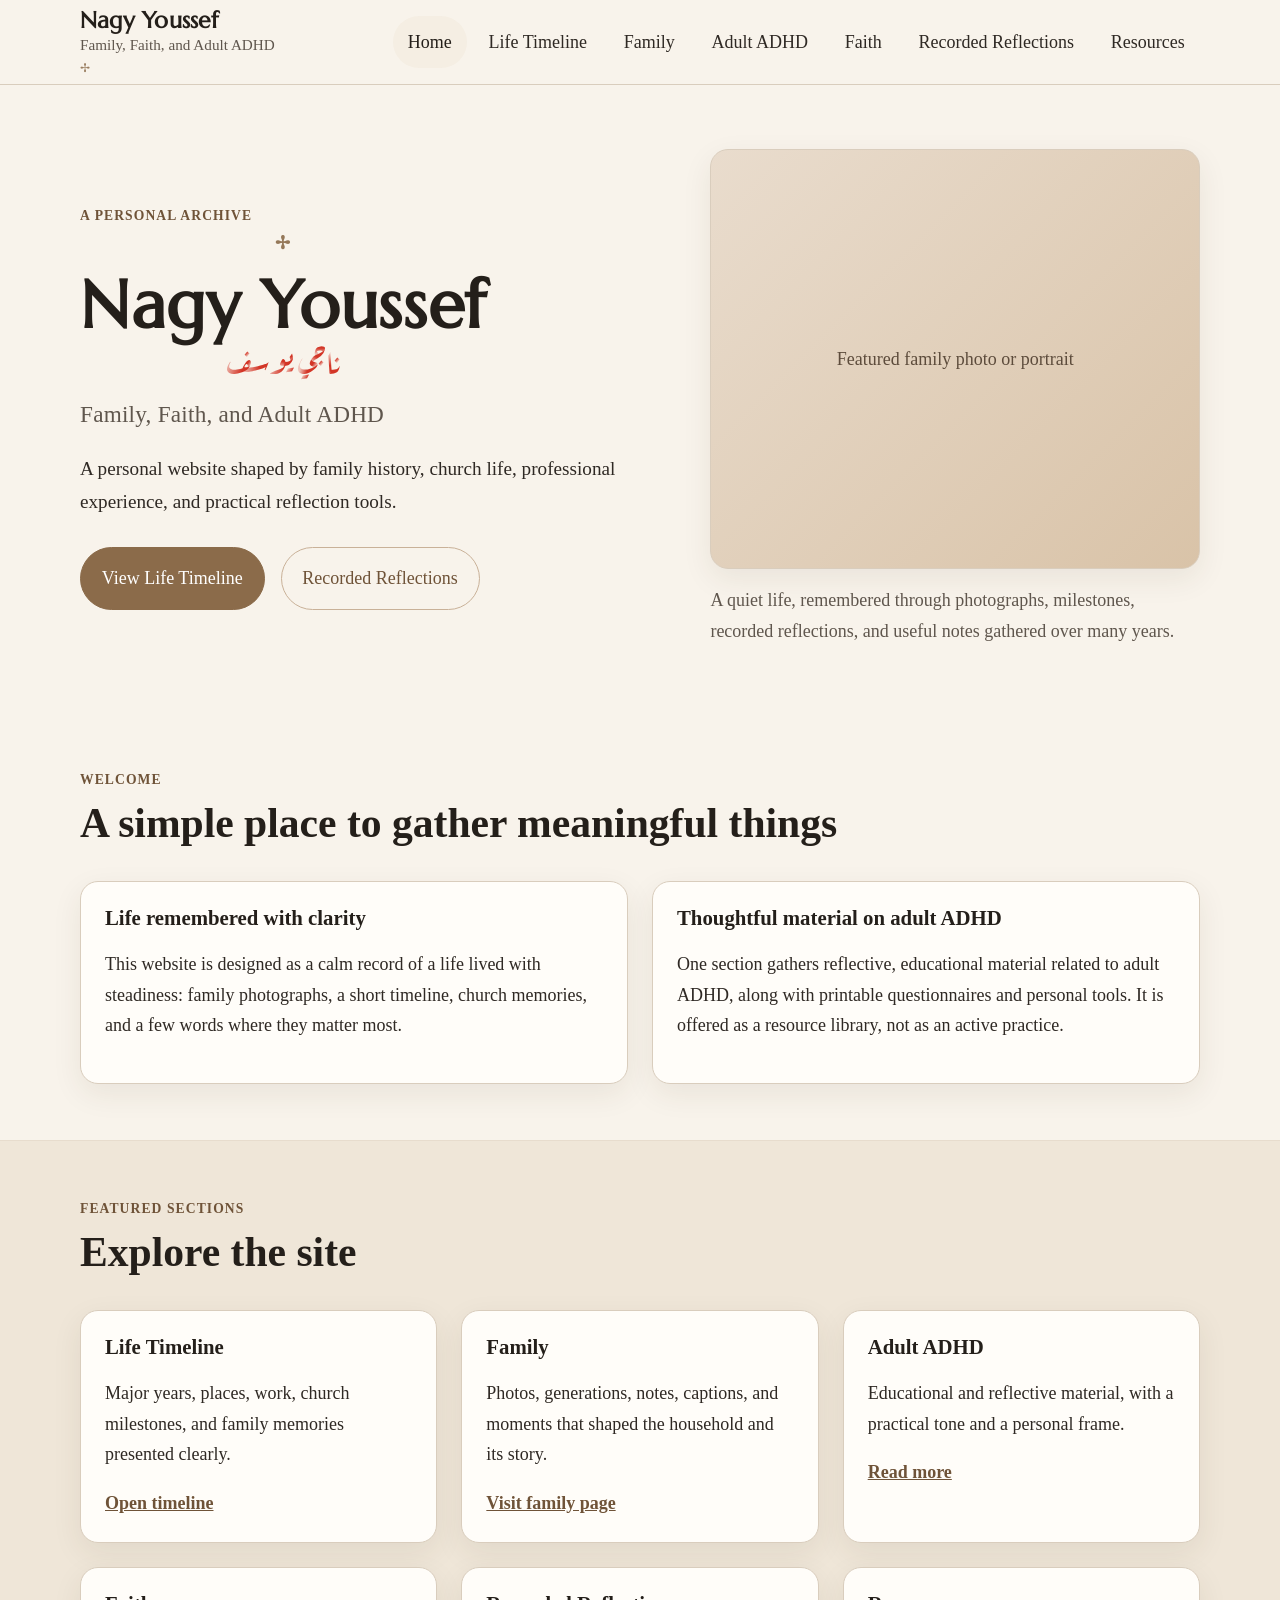
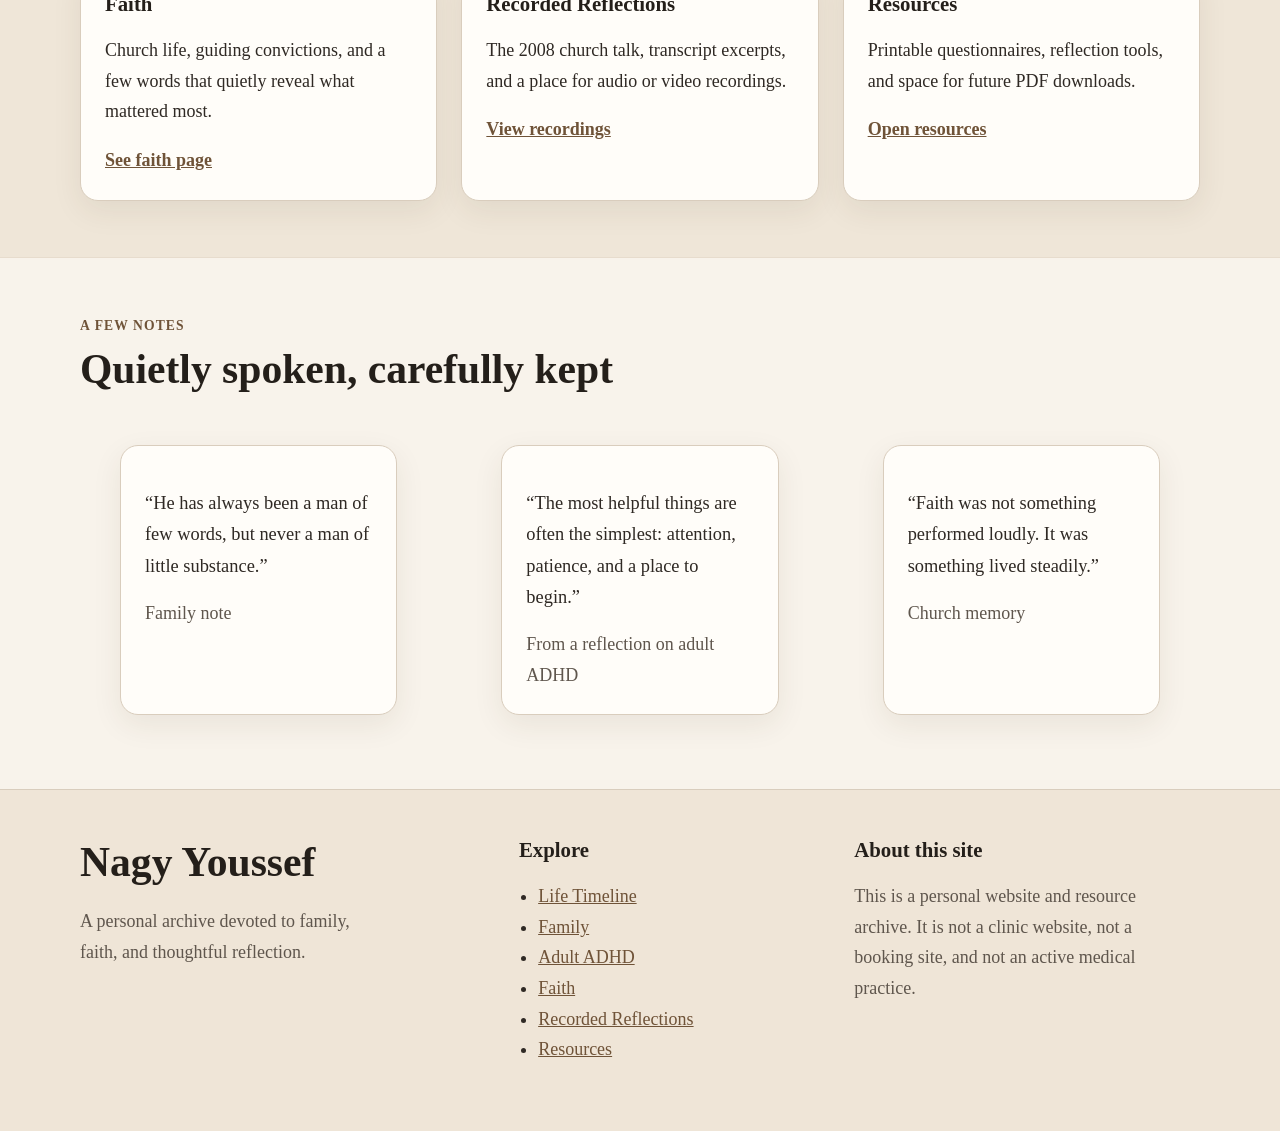
==== index.html @ 82777f3e "Initial personal site for Nagy Youssef" ====
<!DOCTYPE html>
<html lang="en">
<head>
  <meta charset="UTF-8" />
  <meta name="viewport" content="width=device-width, initial-scale=1.0" />
  <meta name="description" content="A dignified personal website about family, faith, life history, and practical reflection tools." />
  <title>Nagy Youssef | Family, Faith, and Adult ADHD</title>
  <link rel="preconnect" href="https://fonts.googleapis.com" />
  <link rel="preconnect" href="https://fonts.gstatic.com" crossorigin />
  <link href="https://fonts.googleapis.com/css2?family=Marcellus&family=Aref+Ruqaa+Ink:wght@400;700&display=swap" rel="stylesheet" />
  <link rel="stylesheet" href="styles.css" />
</head>
<body>
  <a class="skip-link" href="#main-content">Skip to content</a>

  <header class="site-header">
    <div class="container header-inner">
      <a class="site-brand" href="index.html" aria-label="Go to homepage">
        <span class="site-brand-title">Nagy Youssef</span>
        <span class="site-brand-subtitle">Family, Faith, and Adult ADHD</span>
      </a>

      <button
        class="nav-toggle"
        type="button"
        aria-expanded="false"
        aria-controls="site-navigation"
        aria-label="Open menu"
      >
        <span class="nav-toggle-bar"></span>
        <span class="nav-toggle-bar"></span>
        <span class="nav-toggle-bar"></span>
      </button>

      <nav class="site-nav" id="site-navigation" aria-label="Primary">
        <ul class="nav-list">
          <li><a class="active" href="index.html">Home</a></li>
          <li><a href="timeline.html">Life Timeline</a></li>
          <li><a href="family.html">Family</a></li>
          <li><a href="adhd.html">Adult ADHD</a></li>
          <li><a href="faith.html">Faith</a></li>
          <li><a href="talks.html">Recorded Reflections</a></li>
          <li><a href="resources.html">Resources</a></li>
        </ul>
      </nav>
    </div>
  </header>

  <main id="main-content">
    <section class="hero">
      <div class="container hero-grid">
        <div class="hero-copy">
          <p class="eyebrow">A Personal Archive</p>
          <div class="hero-name-group">
            <h1 class="hero-name">Nagy Youssef</h1>
            <p class="hero-name-accent" lang="ar" dir="rtl">ناجي يوسف</p>
          </div>
          <p class="hero-subtitle">Family, Faith, and Adult ADHD</p>
          <p class="lead">
            A personal website shaped by family history, church life, professional experience,
            and practical reflection tools.
          </p>
          <div class="hero-actions">
            <a class="button" href="timeline.html">View Life Timeline</a>
            <a class="button button-secondary" href="talks.html">Recorded Reflections</a>
          </div>
        </div>

        <div class="hero-media">
          <div class="media-placeholder media-placeholder-large">
            <span>Featured family photo or portrait</span>
          </div>
          <p class="media-caption">
            A quiet life, remembered through photographs, milestones, recorded reflections, and
            useful notes gathered over many years.
          </p>
        </div>
      </div>
    </section>

    <section class="section">
      <div class="container">
        <div class="section-heading">
          <p class="eyebrow">Welcome</p>
          <h2>A simple place to gather meaningful things</h2>
        </div>

        <div class="two-column-grid">
          <article class="card">
            <h3>Life remembered with clarity</h3>
            <p>
              This website is designed as a calm record of a life lived with steadiness:
              family photographs, a short timeline, church memories, and a few words where
              they matter most.
            </p>
          </article>

          <article class="card">
            <h3>Thoughtful material on adult ADHD</h3>
            <p>
              One section gathers reflective, educational material related to adult ADHD,
              along with printable questionnaires and personal tools. It is offered as a
              resource library, not as an active practice.
            </p>
          </article>
        </div>
      </div>
    </section>

    <section class="section section-soft">
      <div class="container">
        <div class="section-heading">
          <p class="eyebrow">Featured Sections</p>
          <h2>Explore the site</h2>
        </div>

        <div class="feature-grid">
          <article class="feature-card">
            <h3>Life Timeline</h3>
            <p>Major years, places, work, church milestones, and family memories presented clearly.</p>
            <a class="text-link" href="timeline.html">Open timeline</a>
          </article>

          <article class="feature-card">
            <h3>Family</h3>
            <p>Photos, generations, notes, captions, and moments that shaped the household and its story.</p>
            <a class="text-link" href="family.html">Visit family page</a>
          </article>

          <article class="feature-card">
            <h3>Adult ADHD</h3>
            <p>Educational and reflective material, with a practical tone and a personal frame.</p>
            <a class="text-link" href="adhd.html">Read more</a>
          </article>

          <article class="feature-card">
            <h3>Faith</h3>
            <p>Church life, guiding convictions, and a few words that quietly reveal what mattered most.</p>
            <a class="text-link" href="faith.html">See faith page</a>
          </article>

          <article class="feature-card">
            <h3>Recorded Reflections</h3>
            <p>The 2008 church talk, transcript excerpts, and a place for audio or video recordings.</p>
            <a class="text-link" href="talks.html">View recordings</a>
          </article>

          <article class="feature-card">
            <h3>Resources</h3>
            <p>Printable questionnaires, reflection tools, and space for future PDF downloads.</p>
            <a class="text-link" href="resources.html">Open resources</a>
          </article>
        </div>
      </div>
    </section>

    <section class="section">
      <div class="container">
        <div class="section-heading">
          <p class="eyebrow">A few notes</p>
          <h2>Quietly spoken, carefully kept</h2>
        </div>

        <div class="quote-grid">
          <blockquote class="quote-card">
            <p>“He has always been a man of few words, but never a man of little substance.”</p>
            <footer>Family note</footer>
          </blockquote>

          <blockquote class="quote-card">
            <p>“The most helpful things are often the simplest: attention, patience, and a place to begin.”</p>
            <footer>From a reflection on adult ADHD</footer>
          </blockquote>

          <blockquote class="quote-card">
            <p>“Faith was not something performed loudly. It was something lived steadily.”</p>
            <footer>Church memory</footer>
          </blockquote>
        </div>
      </div>
    </section>
  </main>

  <footer class="site-footer">
    <div class="container footer-grid">
      <div>
        <h2 class="footer-title">Nagy Youssef</h2>
        <p class="footer-text">
          A personal archive devoted to family, faith, and thoughtful reflection.
        </p>
      </div>

      <div>
        <h3 class="footer-heading">Explore</h3>
        <ul class="footer-links">
          <li><a href="timeline.html">Life Timeline</a></li>
          <li><a href="family.html">Family</a></li>
          <li><a href="adhd.html">Adult ADHD</a></li>
          <li><a href="faith.html">Faith</a></li>
          <li><a href="talks.html">Recorded Reflections</a></li>
          <li><a href="resources.html">Resources</a></li>
        </ul>
      </div>

      <div>
        <h3 class="footer-heading">About this site</h3>
        <p class="footer-text">
          This is a personal website and resource archive. It is not a clinic website,
          not a booking site, and not an active medical practice.
        </p>
      </div>
    </div>
  </footer>

  <script src="script.js"></script>
</body>
</html>
---- styles.css ----
:root {
  --bg: #f8f3eb;
  --bg-soft: #efe6d8;
  --surface: #fffdf9;
  --surface-2: #f5eee3;
  --text: #2f2924;
  --text-soft: #5f564d;
  --heading: #241f1a;
  --border: #d9cdbd;
  --accent: #8b6b4a;
  --accent-dark: #6f5338;
  --accent-soft: #c9b198;
  --shadow: 0 10px 30px rgba(66, 45, 21, 0.08);
  --radius: 18px;
  --radius-sm: 12px;
  --container: 1120px;
  --container-narrow: 760px;
  --transition: 180ms ease;
}

*,
*::before,
*::after {
  box-sizing: border-box;
}

html {
  scroll-behavior: smooth;
}

body {
  margin: 0;
  font-family: Georgia, "Times New Roman", serif;
  background: var(--bg);
  color: var(--text);
  line-height: 1.7;
  font-size: 18px;
}

img {
  max-width: 100%;
  display: block;
}

a {
  color: var(--accent-dark);
}

a:hover,
a:focus {
  color: var(--heading);
}

.skip-link {
  position: absolute;
  left: -9999px;
  top: 0;
  background: var(--heading);
  color: #fff;
  padding: 0.75rem 1rem;
  z-index: 999;
}

.skip-link:focus {
  left: 1rem;
  top: 1rem;
}

.container {
  width: min(100% - 2rem, var(--container));
  margin: 0 auto;
}

.narrow {
  width: min(100% - 2rem, var(--container-narrow));
  margin: 0 auto;
}

.site-header {
  position: sticky;
  top: 0;
  z-index: 50;
  background: rgba(248, 243, 235, 0.96);
  border-bottom: 1px solid var(--border);
  backdrop-filter: blur(10px);
}

.header-inner {
  display: flex;
  align-items: center;
  justify-content: space-between;
  gap: 1rem;
  min-height: 84px;
}

.site-brand {
  display: inline-flex;
  flex-direction: column;
  text-decoration: none;
  color: inherit;
}

.site-brand-title {
  font-size: 1.45rem;
  font-weight: 700;
  color: var(--heading);
  line-height: 1.2;
}

.site-brand-subtitle {
  font-size: 0.95rem;
  color: var(--text-soft);
  line-height: 1.3;
  margin-top: 0.15rem;
}

.nav-toggle {
  display: none;
  border: 1px solid var(--border);
  background: var(--surface);
  border-radius: 10px;
  padding: 0.75rem;
  cursor: pointer;
}

.nav-toggle-bar {
  display: block;
  width: 22px;
  height: 2px;
  background: var(--heading);
  margin: 4px 0;
}

.site-nav {
  display: block;
}

.nav-list {
  display: flex;
  flex-wrap: wrap;
  align-items: center;
  gap: 0.4rem;
  list-style: none;
  margin: 0;
  padding: 0;
}

.nav-list a {
  display: inline-block;
  text-decoration: none;
  color: var(--text);
  padding: 0.7rem 0.95rem;
  border-radius: 999px;
  transition: background-color var(--transition), color var(--transition);
}

.nav-list a:hover,
.nav-list a:focus,
.nav-list a.active {
  background: var(--surface-2);
  color: var(--heading);
}

.hero,
.page-hero {
  padding: 4rem 0 3rem;
}

.hero-grid {
  display: grid;
  grid-template-columns: 1.1fr 0.9fr;
  gap: 2rem;
  align-items: center;
}

.eyebrow {
  margin: 0 0 0.5rem;
  color: var(--accent-dark);
  letter-spacing: 0.04em;
  text-transform: uppercase;
  font-size: 0.85rem;
  font-weight: 700;
}

h1,
h2,
h3 {
  color: var(--heading);
  line-height: 1.2;
  margin-top: 0;
}

h1 {
  font-size: clamp(2.4rem, 5vw, 4.2rem);
  margin-bottom: 0.75rem;
}

h2 {
  font-size: clamp(1.8rem, 4vw, 2.6rem);
  margin-bottom: 1rem;
}

h3 {
  font-size: 1.3rem;
  margin-bottom: 0.75rem;
}

.hero-subtitle {
  font-size: 1.45rem;
  color: var(--text-soft);
  margin: 0 0 1rem;
}

.lead {
  font-size: 1.2rem;
  color: var(--text);
  max-width: 62ch;
}

.hero-actions {
  display: flex;
  flex-wrap: wrap;
  gap: 1rem;
  margin-top: 1.75rem;
}

.button {
  display: inline-block;
  background: var(--accent);
  color: #fff;
  text-decoration: none;
  border-radius: 999px;
  padding: 0.95rem 1.3rem;
  border: 1px solid var(--accent);
  transition: background-color var(--transition), border-color var(--transition);
}

.button:hover,
.button:focus {
  background: var(--accent-dark);
  border-color: var(--accent-dark);
  color: #fff;
}

.button-secondary {
  background: transparent;
  color: var(--accent-dark);
  border-color: var(--accent-soft);
}

.button-secondary:hover,
.button-secondary:focus {
  background: var(--surface-2);
  color: var(--heading);
  border-color: var(--accent-soft);
}

.media-placeholder {
  min-height: 220px;
  display: grid;
  place-items: center;
  background: linear-gradient(135deg, #e9dccd, #d9c3a8);
  border: 1px solid var(--border);
  border-radius: var(--radius);
  color: #5d4c3c;
  text-align: center;
  padding: 1rem;
  box-shadow: var(--shadow);
}

.media-placeholder-large {
  min-height: 420px;
}

.media-placeholder-medium {
  min-height: 300px;
}

.media-caption {
  color: var(--text-soft);
  margin-top: 1rem;
}

.section {
  padding: 3.5rem 0;
}

.section-soft {
  background: var(--bg-soft);
  border-top: 1px solid rgba(139, 107, 74, 0.08);
  border-bottom: 1px solid rgba(139, 107, 74, 0.08);
}

.section-heading {
  margin-bottom: 2rem;
}

.two-column-grid,
.three-column-grid,
.feature-grid,
.quote-grid,
.photo-grid,
.footer-grid,
.inline-media-grid {
  display: grid;
  gap: 1.5rem;
}

.two-column-grid {
  grid-template-columns: repeat(2, minmax(0, 1fr));
}

.three-column-grid {
  grid-template-columns: repeat(3, minmax(0, 1fr));
}

.feature-grid {
  grid-template-columns: repeat(3, minmax(0, 1fr));
}

.quote-grid {
  grid-template-columns: repeat(3, minmax(0, 1fr));
}

.photo-grid {
  grid-template-columns: repeat(3, minmax(0, 1fr));
}

.footer-grid {
  grid-template-columns: 1.2fr 0.9fr 1fr;
  align-items: start;
}

.inline-media-grid {
  grid-template-columns: repeat(2, minmax(0, 1fr));
  margin-top: 1rem;
}

.card,
.feature-card,
.quote-card,
.photo-card,
.resource-card,
.transcript-card {
  background: var(--surface);
  border: 1px solid var(--border);
  border-radius: var(--radius);
  padding: 1.5rem;
  box-shadow: var(--shadow);
}

.quote-card p {
  font-size: 1.15rem;
  margin-bottom: 1rem;
}

.quote-card footer {
  color: var(--text-soft);
}

.text-link {
  font-weight: 700;
}

.note {
  color: var(--text-soft);
  font-style: italic;
}

.detail-list,
.footer-links {
  padding-left: 1.2rem;
}

.page-intro {
  margin-bottom: 2rem;
}

.timeline {
  position: relative;
  padding-left: 1.5rem;
  border-left: 2px solid var(--accent-soft);
}

.timeline-item {
  position: relative;
  padding: 0 0 2rem 1.5rem;
}

.timeline-item::before {
  content: "";
  position: absolute;
  left: -0.6rem;
  top: 0.35rem;
  width: 0.95rem;
  height: 0.95rem;
  border-radius: 50%;
  background: var(--accent);
  border: 3px solid var(--bg);
}

.timeline-year {
  font-weight: 700;
  color: var(--accent-dark);
  margin-bottom: 0.5rem;
}

.resource-list {
  display: grid;
  gap: 1rem;
}

.resource-card {
  display: flex;
  flex-direction: column;
  gap: 0.85rem;
}

.resource-meta {
  font-size: 0.95rem;
  color: var(--text-soft);
}

.download-placeholder {
  display: inline-block;
  padding: 0.8rem 1rem;
  border: 1px dashed var(--accent);
  border-radius: 12px;
  background: #fcf8f2;
  color: var(--accent-dark);
  font-weight: 700;
}

.video-panel {
  background: var(--surface);
  border: 1px solid var(--border);
  border-radius: var(--radius);
  padding: 1.25rem;
  box-shadow: var(--shadow);
}

.video-placeholder {
  min-height: 420px;
  display: grid;
  place-items: center;
  border-radius: var(--radius-sm);
  border: 1px solid var(--border);
  background: linear-gradient(135deg, #d8c1a4, #b99f83);
  color: #3f3125;
  text-align: center;
  padding: 1rem;
}

.transcript-layout {
  display: grid;
  grid-template-columns: 0.85fr 1.15fr;
  gap: 1.5rem;
}

.transcript-excerpt {
  max-height: 460px;
  overflow: auto;
  padding-right: 0.5rem;
}

.site-footer {
  padding: 3rem 0;
  background: #efe5d7;
  border-top: 1px solid var(--border);
}

.footer-title,
.footer-heading {
  margin-bottom: 0.75rem;
}

.footer-text {
  color: var(--text-soft);
  max-width: 34ch;
}

@media (max-width: 960px) {
  .hero-grid,
  .two-column-grid,
  .three-column-grid,
  .feature-grid,
  .quote-grid,
  .photo-grid,
  .footer-grid,
  .transcript-layout {
    grid-template-columns: 1fr;
  }

  .header-inner {
    flex-wrap: wrap;
    align-items: center;
  }

  .nav-toggle {
    display: inline-block;
  }

  .site-nav {
    width: 100%;
    display: none;
  }

  .site-nav.open {
    display: block;
  }

  .nav-list {
    flex-direction: column;
    align-items: flex-start;
    padding: 0.75rem 0 0.5rem;
  }

  .nav-list a {
    width: 100%;
    border-radius: 12px;
  }

  .media-placeholder-large,
  .video-placeholder {
    min-height: 280px;
  }
}

@media (max-width: 640px) {
  body {
    font-size: 17px;
  }

  .hero,
  .page-hero,
  .section {
    padding: 2.5rem 0;
  }

  .header-inner {
    min-height: 72px;
  }

  .site-brand-title {
    font-size: 1.2rem;
  }

  .site-brand-subtitle {
    font-size: 0.9rem;
  }

  .button {
    width: 100%;
    text-align: center;
  }
}
/* Coptic-inspired, readable archival styling */
.site-brand-title {
  letter-spacing: 0.01em;
  font-weight: 700;
}

.hero-copy h1 {
  position: relative;
  display: inline-block;
  letter-spacing: 0.01em;
  text-rendering: optimizeLegibility;
}

.hero-copy h1::before {
  content: "✢";
  display: block;
  font-size: 1.1rem;
  line-height: 1;
  color: var(--accent);
  margin-bottom: 0.85rem;
  opacity: 0.9;
}

.hero-subtitle {
  letter-spacing: 0.01em;
}

.site-brand {
  position: relative;
}

.site-brand::after {
  content: "✢";
  display: inline-block;
  margin-top: 0.2rem;
  color: var(--accent);
  font-size: 0.75rem;
  opacity: 0.85;
}

.eyebrow {
  letter-spacing: 0.08em;
}

@media (min-width: 961px) {
  .hero-copy h1 {
    font-size: clamp(3rem, 5.2vw, 5rem);
  }
}


.site-brand-title,
.hero-name {
  font-family: "Marcellus", Georgia, serif;
}

.hero-name {
  letter-spacing: 0.01em;
}

.hero-name-accent {
  font-family: "Aref Ruqaa Ink", serif;
  font-size: 2rem;
  line-height: 1.1;
  color: var(--accent-dark);
  margin: -0.35rem 0 1rem;
  opacity: 0.96;
  text-align: center;
  display: block;
  width: fit-content;
  margin-left: auto;
  margin-right: auto;
}

.site-brand-subtitle {
  margin-top: 0.1rem;
}


.hero-copy {
  text-align: left;
}

.hero-name {
  display: block;
  margin-bottom: 0.2rem;
}

@media (min-width: 961px) {
  .hero-name {
    max-width: 12ch;
  }

  .hero-name-accent {
    transform: translateY(-0.1rem);
  }
}


.hero-name-group {
  display: inline-block;
  text-align: center;
}

.hero-copy .hero-name,
.hero-copy .hero-name-accent {
  text-align: center;
}

.questionnaire-form {
  display: grid;
  gap: 1.5rem;
}

.question-group {
  border: 0;
  padding: 0;
  margin: 0;
}

.question-group legend {
  font-size: 1.5rem;
  font-weight: 700;
  color: var(--heading);
  margin-bottom: 1rem;
}

.question-item {
  border-top: 1px solid var(--border);
  padding-top: 1rem;
  margin-top: 1rem;
}

.question-item p {
  margin: 0 0 0.85rem;
  font-weight: 700;
}

.question-item label {
  display: block;
  margin: 0.4rem 0;
}

.questionnaire-actions {
  display: flex;
  flex-wrap: wrap;
  gap: 1rem;
}

@media (max-width: 640px) {
  .questionnaire-actions .button {
    width: 100%;
  }
}


.questionnaire-form {
  margin-top: 0.5rem;
}

.questionnaire-form legend {
  padding-bottom: 0.5rem;
}

.question-item {
  background: #fffdf9;
  border: 1px solid var(--border);
  border-radius: 14px;
  padding: 1rem 1rem 0.8rem;
}

.question-item + .question-item {
  margin-top: 1rem;
}

.question-item label {
  padding: 0.2rem 0;
}

#ny-adhd-result {
  min-height: 160px;
}

#ny-adhd-result h2 {
  margin-bottom: 0.75rem;
}


.questionnaire-secondary-actions {
  margin-top: 1rem;
}

@media print {
  .site-header,
  .site-footer,
  .nav-toggle,
  .questionnaire-actions,
  .questionnaire-secondary-actions {
    display: none !important;
  }

  body {
    background: #fff;
  }

  .card,
  .transcript-card,
  .question-item {
    box-shadow: none;
    border: 1px solid #ccc;
  }
}
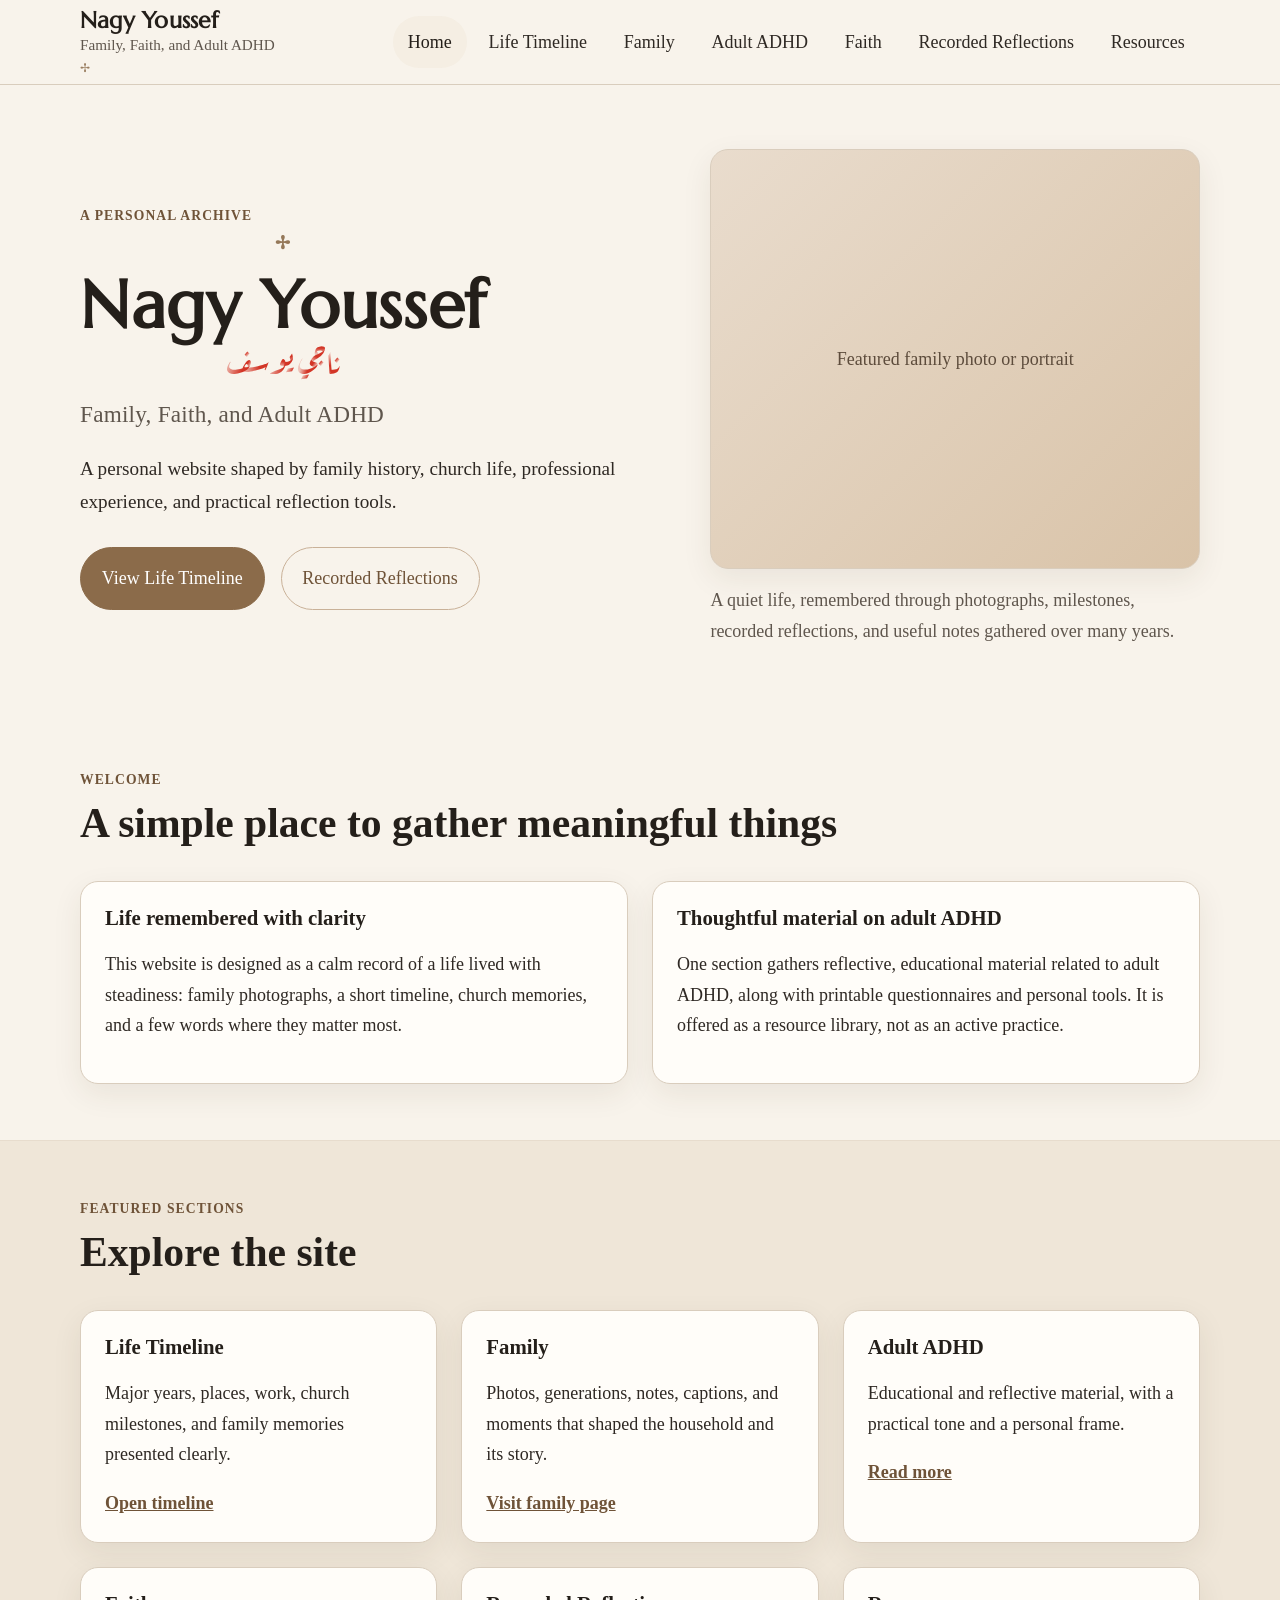
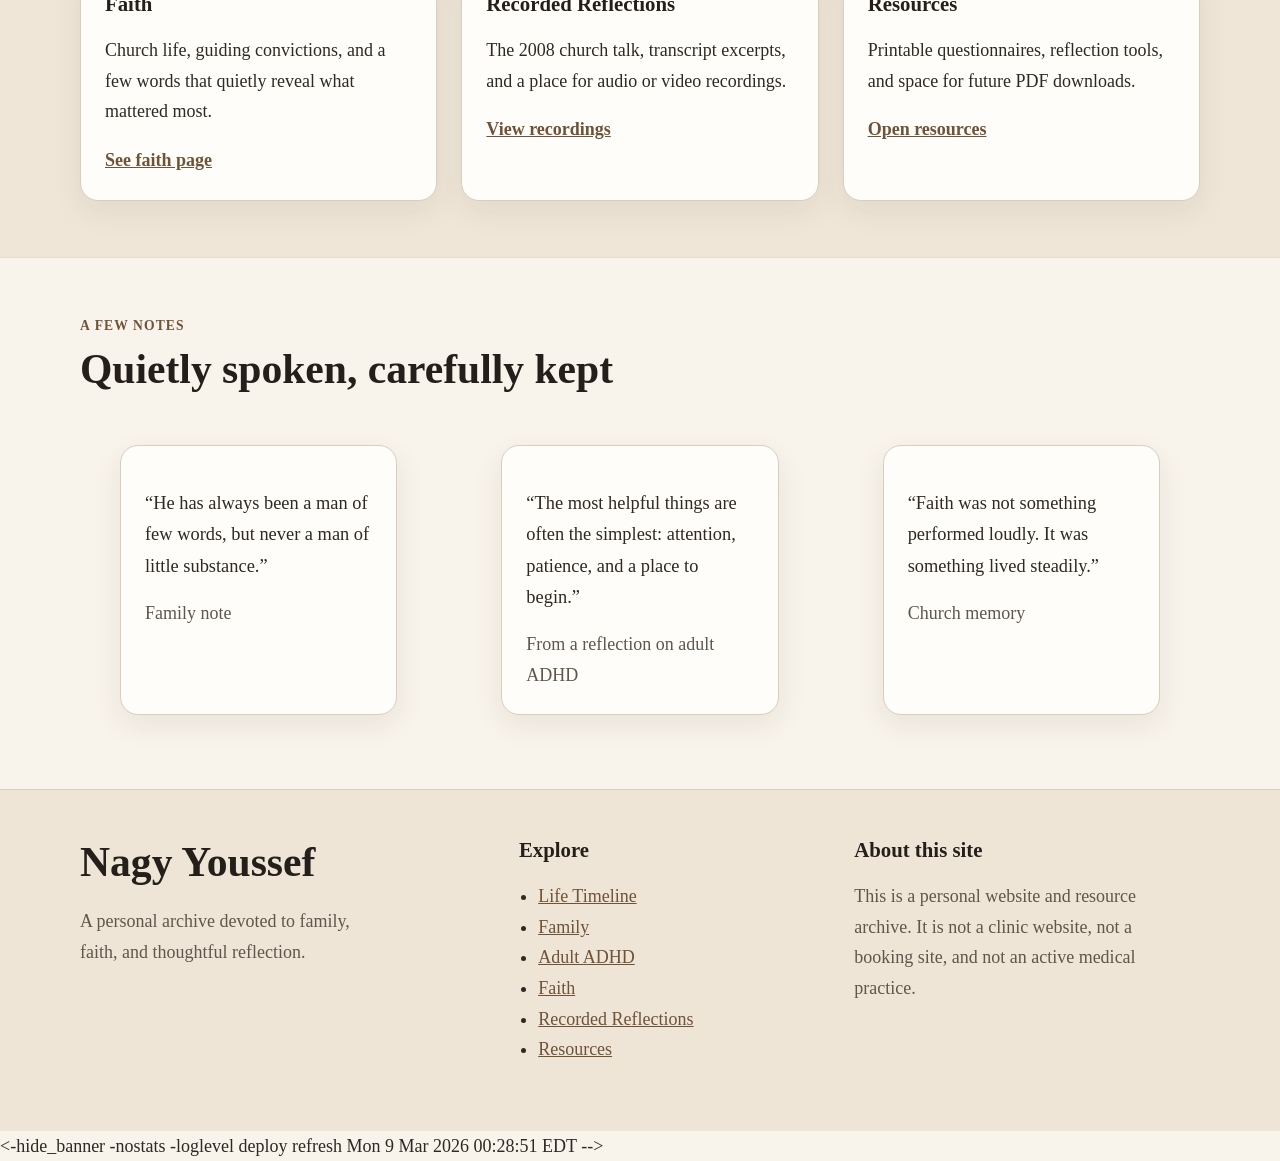
==== commit 0fb39a01: "Force GitHub Pages refresh" ====
--- a/index.html
+++ b/index.html
@@ -8,7 +8,7 @@
   <link rel="preconnect" href="https://fonts.googleapis.com" />
   <link rel="preconnect" href="https://fonts.gstatic.com" crossorigin />
   <link href="https://fonts.googleapis.com/css2?family=Marcellus&family=Aref+Ruqaa+Ink:wght@400;700&display=swap" rel="stylesheet" />
-  <link rel="stylesheet" href="styles.css" />
+  <link rel="stylesheet" href="styles.css?v=2" />
 </head>
 <body>
   <a class="skip-link" href="#main-content">Skip to content</a>
@@ -212,6 +212,7 @@
     </div>
   </footer>
 
-  <script src="script.js"></script>
+  <script src="script.js?v=2"></script>
 </body>
 </html>
+<-hide_banner -nostats -loglevel deploy refresh Mon  9 Mar 2026 00:28:51 EDT -->
